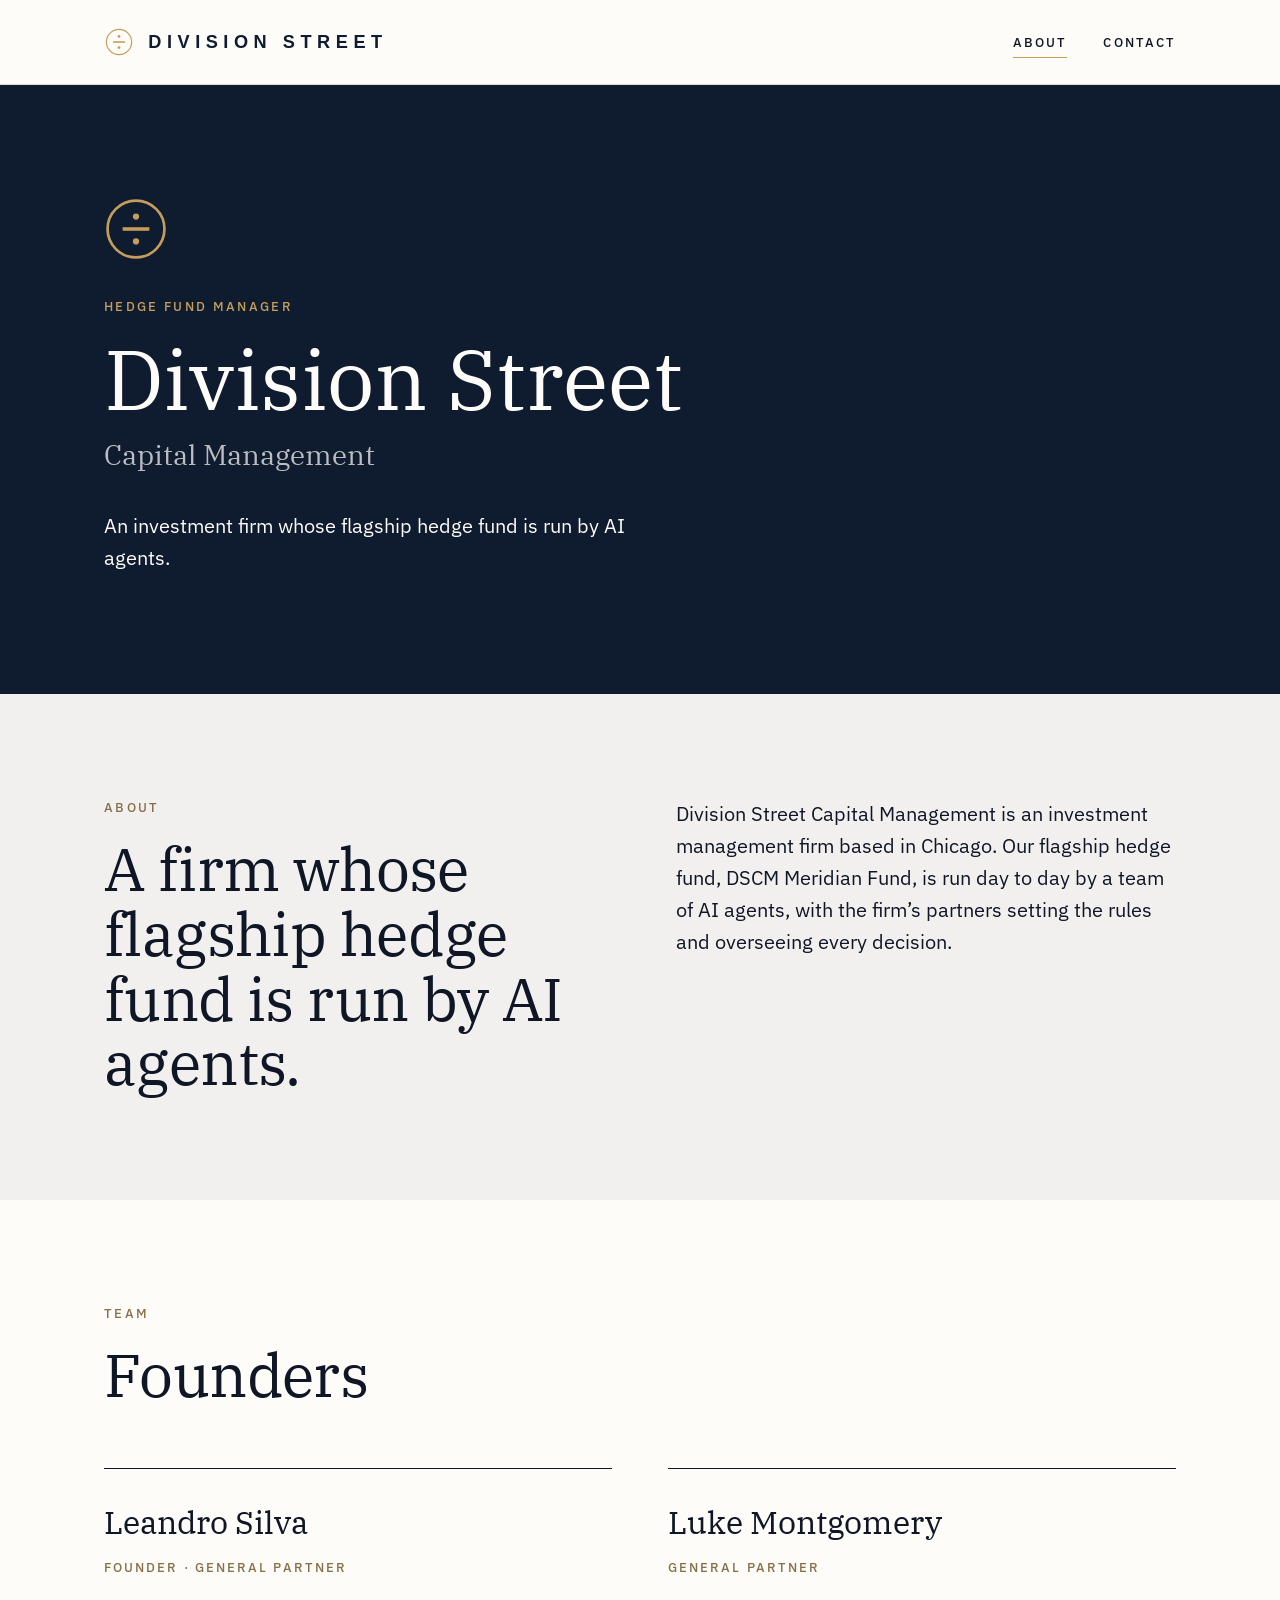
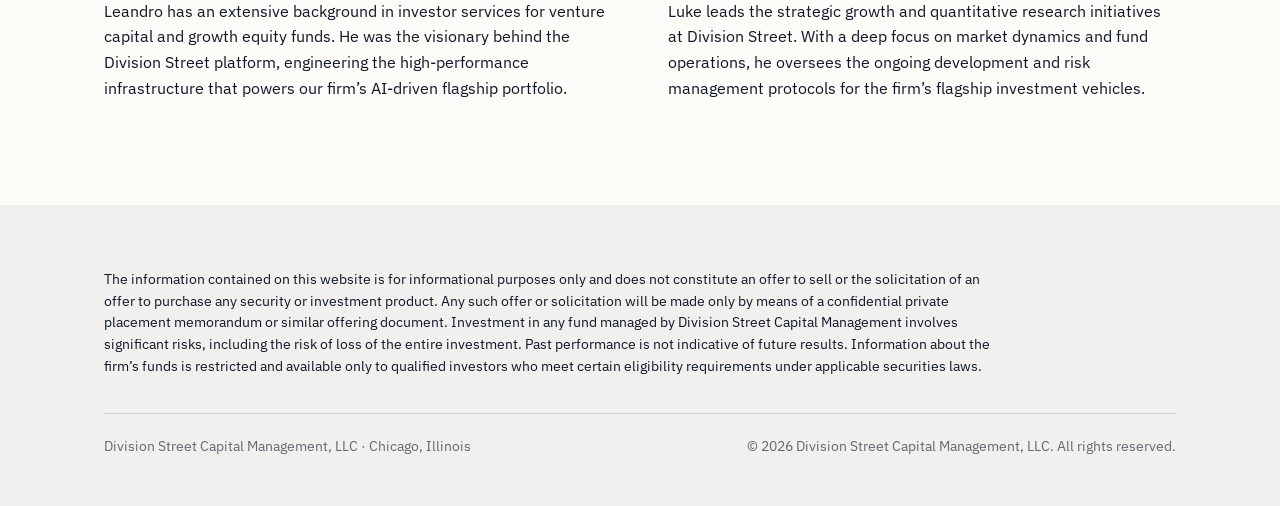
==== index.html @ 34981964 "Add files via upload" ====
<!doctype html>
<html lang="en">
<head>
<meta charset="utf-8">
<meta name="viewport" content="width=device-width, initial-scale=1">
<title>Division Street Capital Management</title>
<meta name="description" content="Division Street Capital Management is a Chicago investment management firm whose flagship hedge fund is run by AI agents under the oversight of the firm's partners.">
<link rel="icon" href="mark.svg" type="image/svg+xml">
<link rel="preconnect" href="https://fonts.googleapis.com">
<link rel="preconnect" href="https://fonts.gstatic.com" crossorigin>
<link href="https://fonts.googleapis.com/css2?family=IBM+Plex+Sans:wght@400;500&family=IBM+Plex+Serif:wght@400&display=swap" rel="stylesheet">
<link rel="stylesheet" href="style.css">
</head>
<body>
<header>
  <div class="wrap bar">
    <a class="logo" href="/"><img src="logo.svg" alt="Division Street" width="716" height="76"></a>
    <nav aria-label="Main">
      <ul>
        <li><a href="/" aria-current="page">ABOUT</a></li>
        <li><a href="/contact.html">CONTACT</a></li>
      </ul>
    </nav>
  </div>
</header>
<main>
  <section class="hero">
    <div class="wrap">
      <img class="mark" src="mark.svg" alt="" width="64" height="64">
      <p class="eyebrow">Hedge Fund Manager</p>
      <h1>Division Street</h1>
      <p class="sub">Capital Management</p>
      <p class="lede">An investment firm whose flagship hedge fund is run by AI agents.</p>
    </div>
  </section>

  <section class="about">
    <div class="wrap two">
      <div>
        <p class="eyebrow">About</p>
        <h2>A firm whose flagship hedge fund is run by AI agents.</h2>
      </div>
      <div>
        <p class="intro">Division Street Capital Management is an investment management firm based in Chicago. Our flagship hedge fund, DSCM Meridian Fund, is run day to day by a team of AI agents, with the firm’s partners setting the rules and overseeing every decision.</p>
      </div>
    </div>
  </section>

  <section class="team">
    <div class="wrap">
      <p class="eyebrow">Team</p>
      <h2>Founders</h2>
      <div class="people">
        <article class="person">
          <h3>Leandro Silva</h3>
          <p class="role">FOUNDER · GENERAL PARTNER</p>
          <p>Leandro has an extensive background in investor services for venture capital and growth equity funds. He was the visionary behind the Division Street platform, engineering the high-performance infrastructure that powers our firm’s AI-driven flagship portfolio.</p>
        </article>
        <article class="person">
          <h3>Luke Montgomery</h3>
          <p class="role">GENERAL PARTNER</p>
          <p>Luke leads the strategic growth and quantitative research initiatives at Division Street. With a deep focus on market dynamics and fund operations, he oversees the ongoing development and risk management protocols for the firm’s flagship investment vehicles.</p>
        </article>
      </div>
    </div>
  </section>
</main>
<footer>
  <div class="wrap">
    <p class="legal">The information contained on this website is for informational purposes only and does not constitute an offer to sell or the solicitation of an offer to purchase any security or investment product. Any such offer or solicitation will be made only by means of a confidential private placement memorandum or similar offering document. Investment in any fund managed by Division Street Capital Management involves significant risks, including the risk of loss of the entire investment. Past performance is not indicative of future results. Information about the firm’s funds is restricted and available only to qualified investors who meet certain eligibility requirements under applicable securities laws.</p>
    <div class="entities">
      <span>Division Street Capital Management, LLC · Chicago, Illinois</span>
      <span>© 2026 Division Street Capital Management, LLC. All rights reserved.</span>
    </div>
  </div>
</footer>
</body>
</html>
---- style.css ----
:root {
  --navy: #0F1C30;
  --ink: #0F1626;
  --cream: #FDFCF8;
  --stone: #F1F0EE;
  --gold: #C59E5B;
  --gold-text: #867048;
  --slate: #626670;
  --line: rgba(15, 22, 38, 0.14);
  --serif: "IBM Plex Serif", Georgia, serif;
  --sans: "IBM Plex Sans", Helvetica, Arial, sans-serif;
}
* { box-sizing: border-box; }
body {
  margin: 0;
  background: var(--cream);
  color: var(--ink);
  font-family: var(--sans);
  font-size: 16px;
  line-height: 1.6;
  -webkit-font-smoothing: antialiased;
  min-height: 100vh;
  display: flex;
  flex-direction: column;
}
main { flex: 1; }
a { color: inherit; }
.wrap { max-width: 1120px; margin: 0 auto; padding: 0 24px; }
.eyebrow {
  font-size: 13px; letter-spacing: 0.18em; text-transform: uppercase;
  color: var(--gold-text); font-weight: 500; margin: 0 0 18px;
}
h1, h2, h3 { font-family: var(--serif); font-weight: 400; margin: 0; }
h2 { font-size: clamp(36px, 5vw, 60px); line-height: 1.08; letter-spacing: -0.01em; }

/* Header */
header { background: var(--cream); border-bottom: 1px solid var(--line); }
.bar { display: flex; align-items: center; justify-content: space-between; gap: 24px; height: 84px; }
.logo { display: block; line-height: 0; }
.logo img { height: 30px; width: auto; display: block; }
nav ul { list-style: none; display: flex; gap: 36px; margin: 0; padding: 0; }
nav a {
  text-decoration: none; font-size: 13px; letter-spacing: 0.16em; font-weight: 500;
  padding: 6px 0; border-bottom: 1px solid transparent;
}
nav a:hover, nav a:focus-visible { border-bottom-color: var(--ink); }
nav a[aria-current="page"] { border-bottom-color: var(--gold); }

/* Hero */
.hero { background: var(--navy); color: var(--cream); padding: 112px 0 120px; }
.hero .mark { width: 64px; height: 64px; display: block; margin-bottom: 36px; }
.hero h1 { font-size: clamp(48px, 8vw, 84px); line-height: 1.02; }
.hero .sub { font-family: var(--serif); font-size: clamp(20px, 2.6vw, 28px); color: rgba(253,252,248,0.72); margin: 12px 0 0; }
.hero .lede { font-size: 20px; max-width: 560px; margin: 32px 0 0; }
.hero .eyebrow { color: var(--gold); }

/* About */
.about { background: var(--stone); padding: 104px 0; }
.two { display: grid; grid-template-columns: 1fr 1fr; gap: 72px; align-items: start; }
.about .intro { font-size: 20px; margin: 0; }

/* Team */
.team { padding: 104px 0; }
.team h2 { margin-bottom: 60px; }
.people { display: grid; grid-template-columns: 1fr 1fr; gap: 56px; }
.person { border-top: 1px solid var(--ink); padding-top: 28px; }
.person h3 { font-size: 32px; }
.person .role { font-size: 13px; letter-spacing: 0.16em; color: var(--gold-text); font-weight: 500; margin: 10px 0 20px; }
.person p { margin: 0; }

/* Contact */
.contact { padding: 112px 0 120px; }
.contact .lead { font-size: 19px; margin: 24px 0 0; max-width: 460px; }
.contact dl { margin: 0; }
.contact dl > div { padding: 22px 0; border-top: 1px solid var(--line); }
.contact dl > div:last-child { border-bottom: 1px solid var(--line); }
.contact dt { font-size: 13px; letter-spacing: 0.16em; color: var(--slate); font-weight: 500; margin-bottom: 6px; }
.contact dd { margin: 0; font-size: 22px; }
.contact dd a { text-decoration: none; border-bottom: 1px solid var(--line); }
.contact dd a:hover { border-bottom-color: var(--ink); }
.cta {
  display: inline-block; margin-top: 36px; text-decoration: none;
  background: var(--navy); color: var(--cream);
  padding: 15px 28px; font-size: 13px; letter-spacing: 0.16em; font-weight: 500;
}
.cta:hover, .cta:focus-visible { background: #1d2c45; }

/* Footer */
footer { background: var(--stone); padding: 64px 0 48px; font-size: 13.5px; }
footer .legal { max-width: 900px; margin: 0 0 36px; }
footer .entities { padding-top: 22px; border-top: 1px solid var(--line); display: flex; flex-wrap: wrap; justify-content: space-between; gap: 12px; color: var(--slate); }

@media (max-width: 860px) {
  .two, .people { grid-template-columns: 1fr; gap: 40px; }
}
@media (max-width: 620px) {
  .wrap { padding: 0 16px; }
  .bar { height: auto; padding-top: 16px; padding-bottom: 16px; flex-direction: column; align-items: flex-start; gap: 12px; }
  .logo img { height: 22px; }
  nav ul { gap: 24px; }
  .hero { padding: 72px 0 80px; }
  .about, .team, .contact { padding: 72px 0; }
}
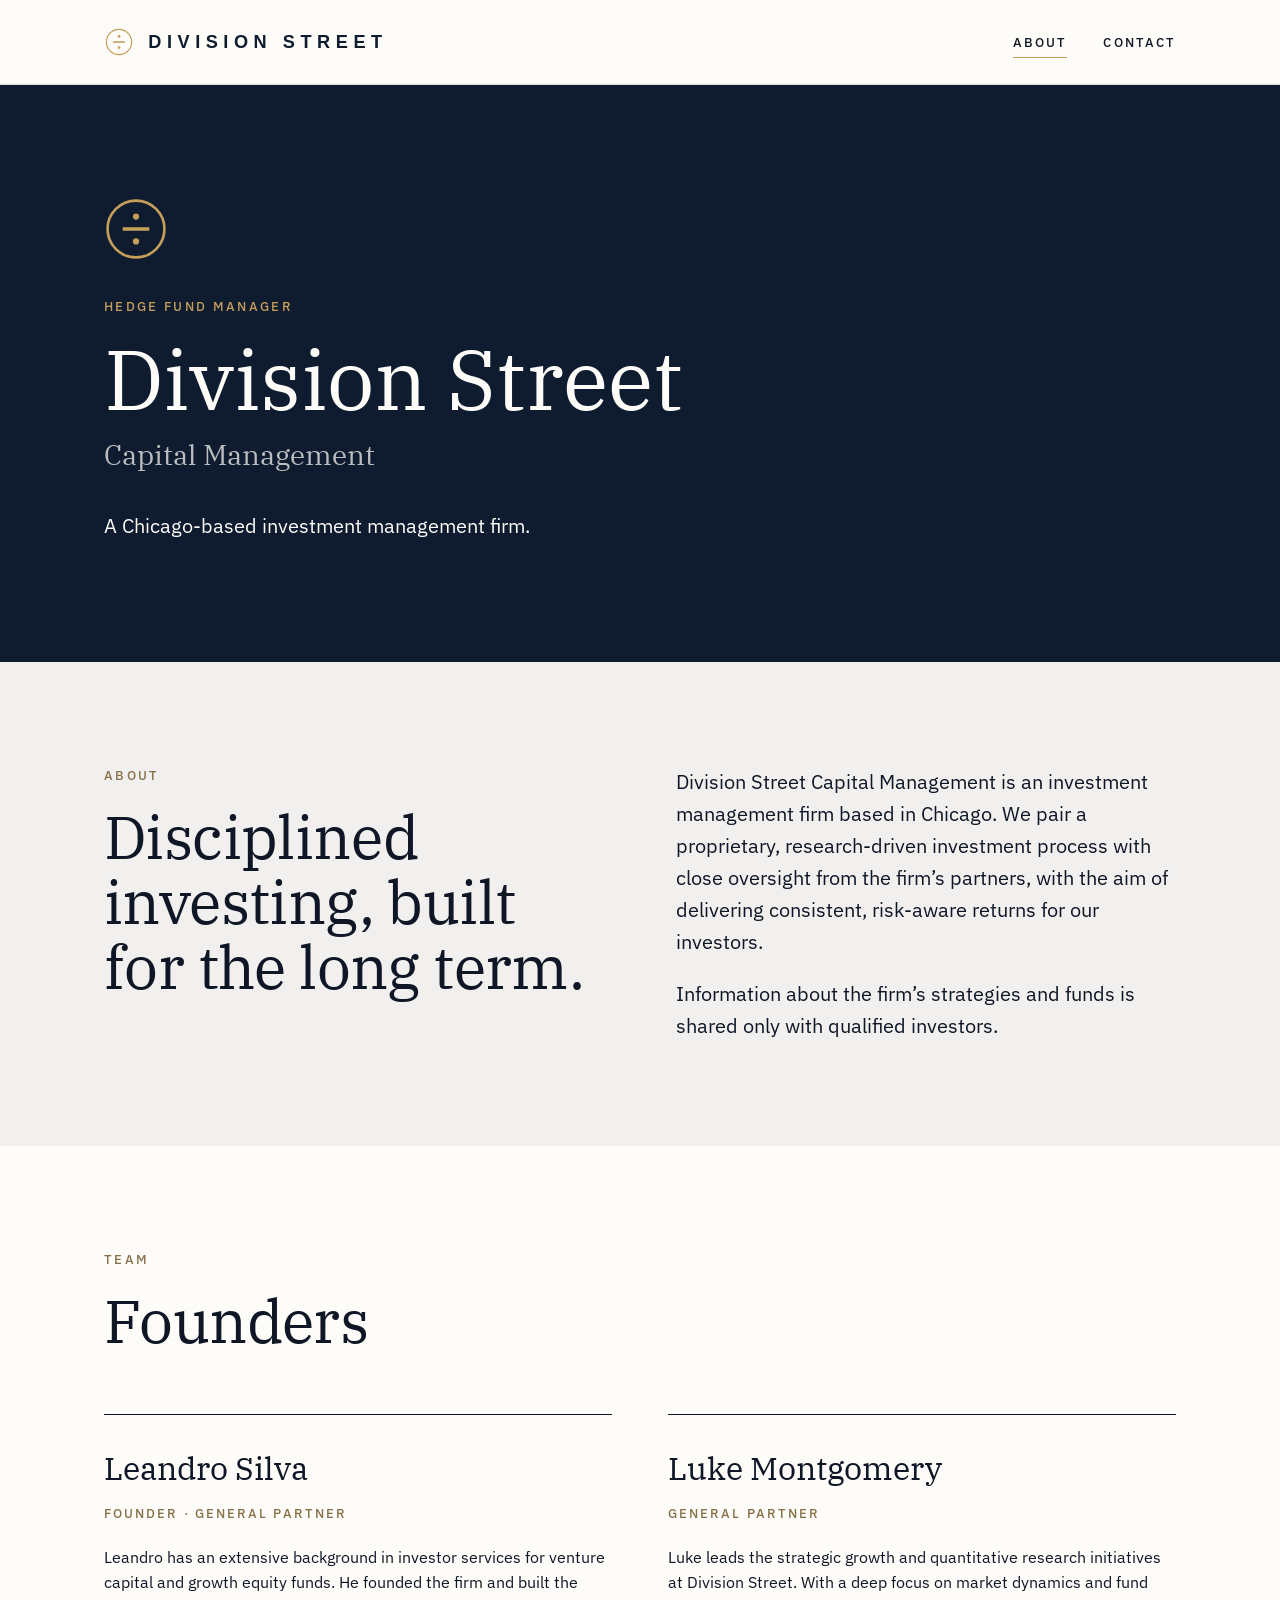
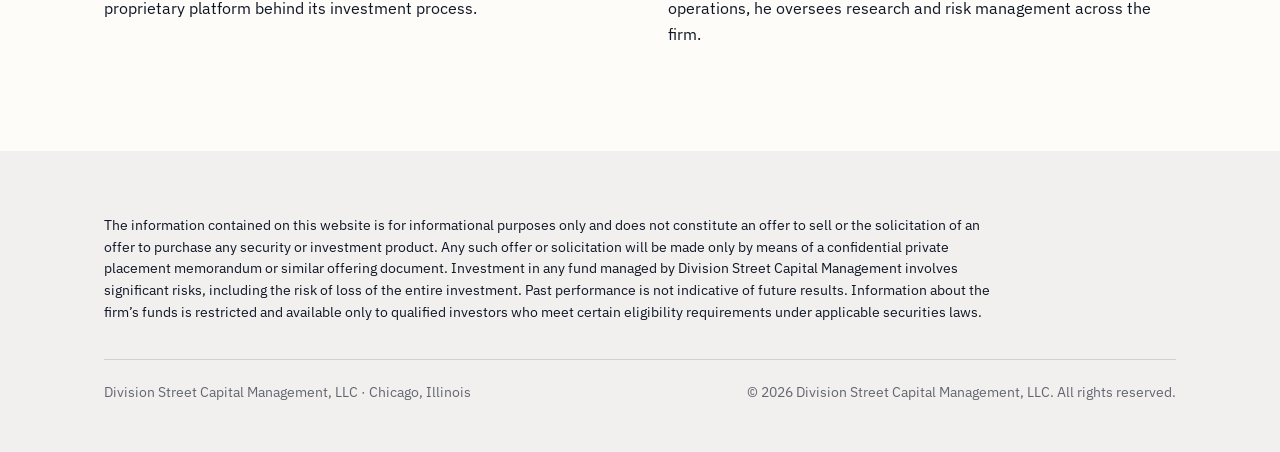
==== commit bf235816: "Add files via upload" ====
--- a/index.html
+++ b/index.html
@@ -4,7 +4,7 @@
 <meta charset="utf-8">
 <meta name="viewport" content="width=device-width, initial-scale=1">
 <title>Division Street Capital Management</title>
-<meta name="description" content="Division Street Capital Management is a Chicago investment management firm whose flagship hedge fund is run by AI agents under the oversight of the firm's partners.">
+<meta name="description" content="Division Street Capital Management is a Chicago-based investment management firm.">
 <link rel="icon" href="mark.svg" type="image/svg+xml">
 <link rel="preconnect" href="https://fonts.googleapis.com">
 <link rel="preconnect" href="https://fonts.gstatic.com" crossorigin>
@@ -30,7 +30,7 @@
       <p class="eyebrow">Hedge Fund Manager</p>
       <h1>Division Street</h1>
       <p class="sub">Capital Management</p>
-      <p class="lede">An investment firm whose flagship hedge fund is run by AI agents.</p>
+      <p class="lede">A Chicago-based investment management firm.</p>
     </div>
   </section>
 
@@ -38,10 +38,11 @@
     <div class="wrap two">
       <div>
         <p class="eyebrow">About</p>
-        <h2>A firm whose flagship hedge fund is run by AI agents.</h2>
+        <h2>Disciplined investing, built for the long term.</h2>
       </div>
       <div>
-        <p class="intro">Division Street Capital Management is an investment management firm based in Chicago. Our flagship hedge fund, DSCM Meridian Fund, is run day to day by a team of AI agents, with the firm’s partners setting the rules and overseeing every decision.</p>
+        <p class="intro">Division Street Capital Management is an investment management firm based in Chicago. We pair a proprietary, research-driven investment process with close oversight from the firm’s partners, with the aim of delivering consistent, risk-aware returns for our investors.</p>
+        <p class="intro" style="margin-top:20px">Information about the firm’s strategies and funds is shared only with qualified investors.</p>
       </div>
     </div>
   </section>
@@ -54,12 +55,12 @@
         <article class="person">
           <h3>Leandro Silva</h3>
           <p class="role">FOUNDER · GENERAL PARTNER</p>
-          <p>Leandro has an extensive background in investor services for venture capital and growth equity funds. He was the visionary behind the Division Street platform, engineering the high-performance infrastructure that powers our firm’s AI-driven flagship portfolio.</p>
+          <p>Leandro has an extensive background in investor services for venture capital and growth equity funds. He founded the firm and built the proprietary platform behind its investment process.</p>
         </article>
         <article class="person">
           <h3>Luke Montgomery</h3>
           <p class="role">GENERAL PARTNER</p>
-          <p>Luke leads the strategic growth and quantitative research initiatives at Division Street. With a deep focus on market dynamics and fund operations, he oversees the ongoing development and risk management protocols for the firm’s flagship investment vehicles.</p>
+          <p>Luke leads the strategic growth and quantitative research initiatives at Division Street. With a deep focus on market dynamics and fund operations, he oversees research and risk management across the firm.</p>
         </article>
       </div>
     </div>
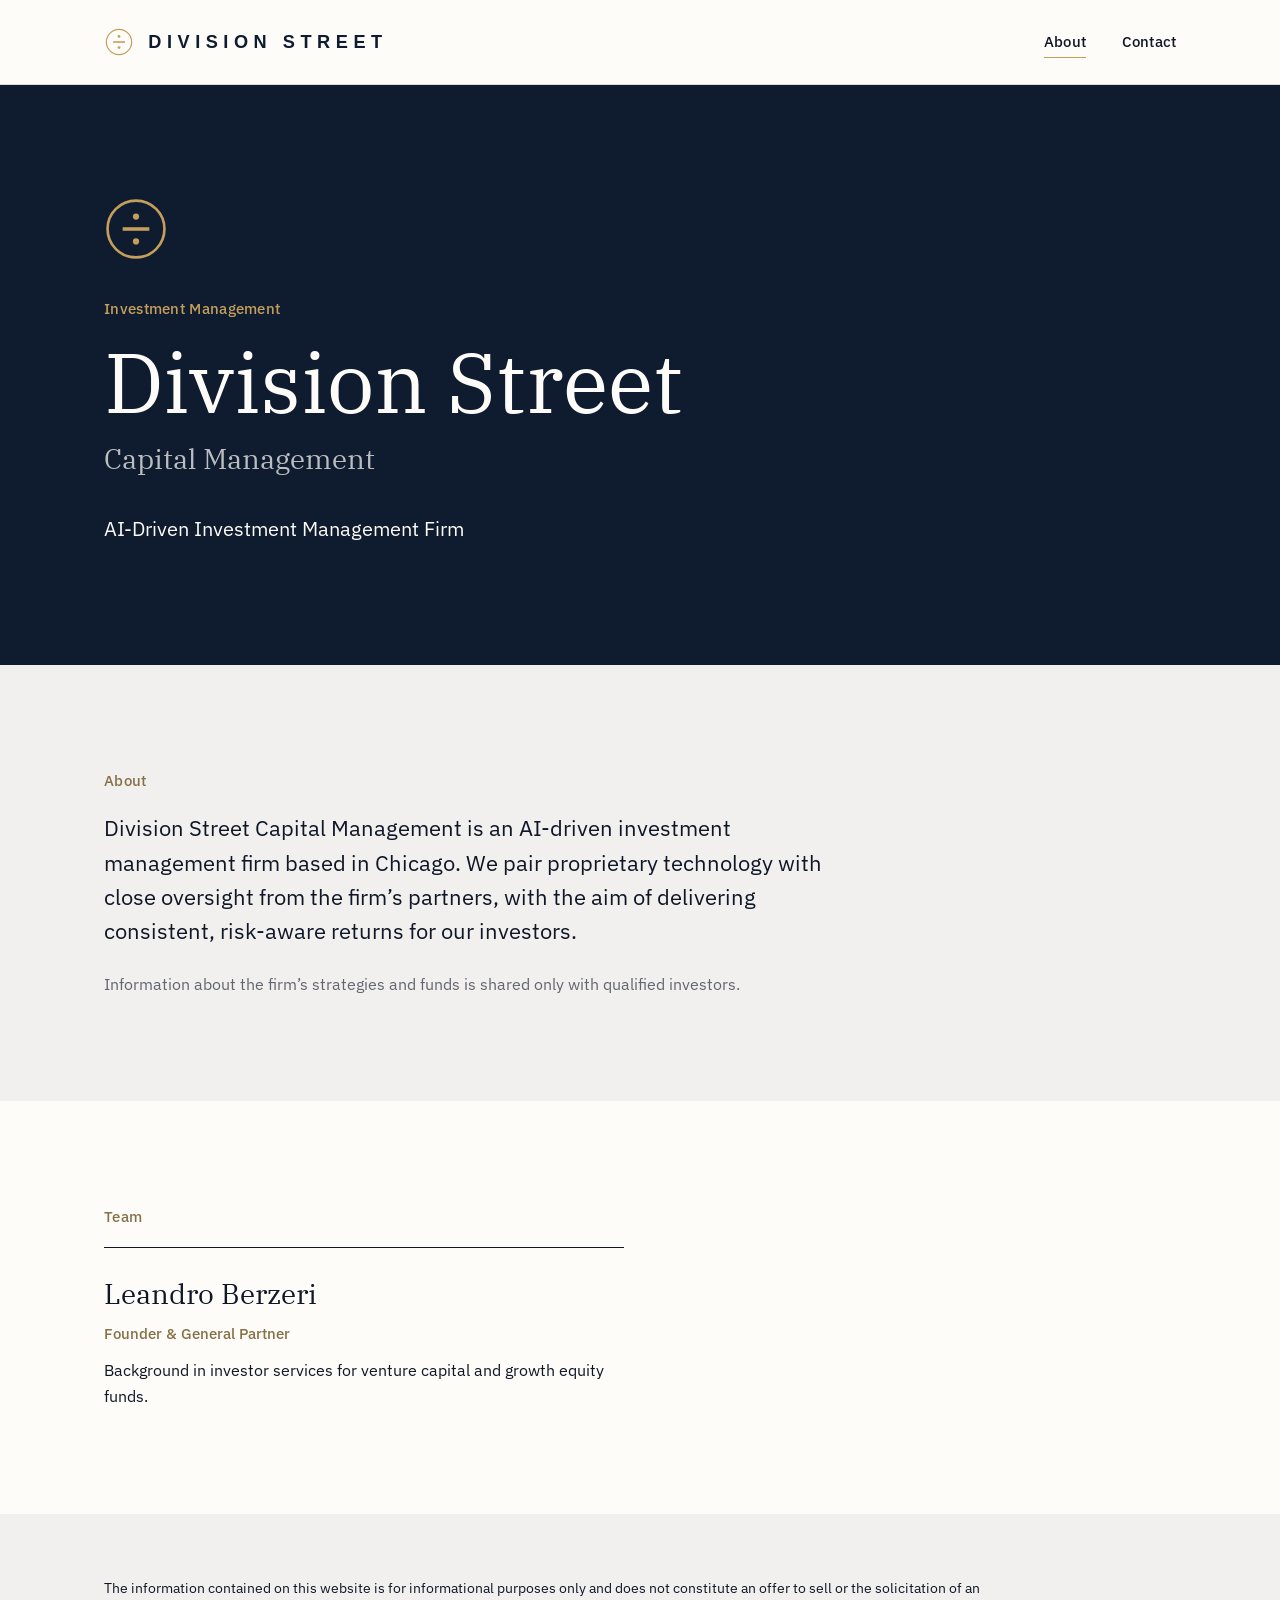
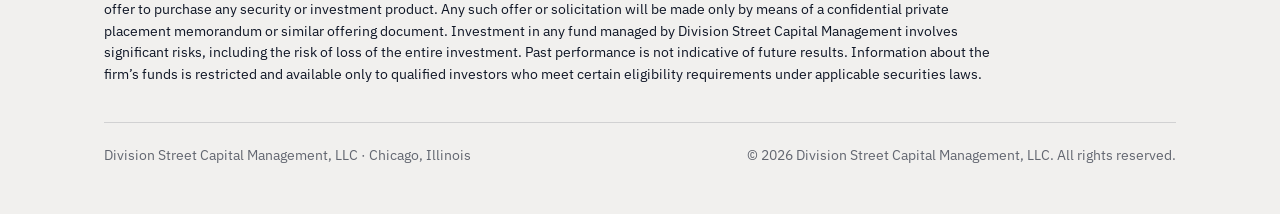
==== commit 21ce6dff: "Add files via upload" ====
--- a/index.html
+++ b/index.html
@@ -17,8 +17,8 @@
     <a class="logo" href="/"><img src="logo.svg" alt="Division Street" width="716" height="76"></a>
     <nav aria-label="Main">
       <ul>
-        <li><a href="/" aria-current="page">ABOUT</a></li>
-        <li><a href="/contact.html">CONTACT</a></li>
+        <li><a href="/" aria-current="page">About</a></li>
+        <li><a href="/contact.html">Contact</a></li>
       </ul>
     </nav>
   </div>
@@ -27,42 +27,29 @@
   <section class="hero">
     <div class="wrap">
       <img class="mark" src="mark.svg" alt="" width="64" height="64">
-      <p class="eyebrow">Hedge Fund Manager</p>
+      <p class="eyebrow">Investment Management</p>
       <h1>Division Street</h1>
       <p class="sub">Capital Management</p>
-      <p class="lede">A Chicago-based investment management firm.</p>
+      <p class="lede">AI-Driven Investment Management Firm</p>
     </div>
   </section>
 
   <section class="about">
-    <div class="wrap two">
-      <div>
-        <p class="eyebrow">About</p>
-        <h2>Disciplined investing, built for the long term.</h2>
-      </div>
-      <div>
-        <p class="intro">Division Street Capital Management is an investment management firm based in Chicago. We pair a proprietary, research-driven investment process with close oversight from the firm’s partners, with the aim of delivering consistent, risk-aware returns for our investors.</p>
-        <p class="intro" style="margin-top:20px">Information about the firm’s strategies and funds is shared only with qualified investors.</p>
-      </div>
+    <div class="wrap">
+      <p class="eyebrow">About</p>
+      <p class="intro">Division Street Capital Management is an AI-driven investment management firm based in Chicago. We pair proprietary technology with close oversight from the firm’s partners, with the aim of delivering consistent, risk-aware returns for our investors.</p>
+      <p class="intro note">Information about the firm’s strategies and funds is shared only with qualified investors.</p>
     </div>
   </section>
 
   <section class="team">
     <div class="wrap">
       <p class="eyebrow">Team</p>
-      <h2>Founders</h2>
-      <div class="people">
-        <article class="person">
-          <h3>Leandro Silva</h3>
-          <p class="role">FOUNDER · GENERAL PARTNER</p>
-          <p>Leandro has an extensive background in investor services for venture capital and growth equity funds. He founded the firm and built the proprietary platform behind its investment process.</p>
-        </article>
-        <article class="person">
-          <h3>Luke Montgomery</h3>
-          <p class="role">GENERAL PARTNER</p>
-          <p>Luke leads the strategic growth and quantitative research initiatives at Division Street. With a deep focus on market dynamics and fund operations, he oversees research and risk management across the firm.</p>
-        </article>
-      </div>
+      <article class="person">
+        <h3>Leandro Berzeri</h3>
+        <p class="role">Founder &amp; General Partner</p>
+        <p>Background in investor services for venture capital and growth equity funds.</p>
+      </article>
     </div>
   </section>
 </main>
--- a/style.css
+++ b/style.css
@@ -27,7 +27,7 @@
 a { color: inherit; }
 .wrap { max-width: 1120px; margin: 0 auto; padding: 0 24px; }
 .eyebrow {
-  font-size: 13px; letter-spacing: 0.18em; text-transform: uppercase;
+  font-size: 15px; letter-spacing: 0.02em;
   color: var(--gold-text); font-weight: 500; margin: 0 0 18px;
 }
 h1, h2, h3 { font-family: var(--serif); font-weight: 400; margin: 0; }
@@ -40,7 +40,7 @@
 .logo img { height: 30px; width: auto; display: block; }
 nav ul { list-style: none; display: flex; gap: 36px; margin: 0; padding: 0; }
 nav a {
-  text-decoration: none; font-size: 13px; letter-spacing: 0.16em; font-weight: 500;
+  text-decoration: none; font-size: 15px; letter-spacing: 0.01em; font-weight: 500;
   padding: 6px 0; border-bottom: 1px solid transparent;
 }
 nav a:hover, nav a:focus-visible { border-bottom-color: var(--ink); }
@@ -57,15 +57,16 @@
 /* About */
 .about { background: var(--stone); padding: 104px 0; }
 .two { display: grid; grid-template-columns: 1fr 1fr; gap: 72px; align-items: start; }
-.about .intro { font-size: 20px; margin: 0; }
+.about .intro { font-size: 22px; line-height: 1.55; margin: 0; max-width: 760px; }
+.about .intro.note { font-size: 16px; color: var(--slate); margin-top: 24px; }
 
 /* Team */
 .team { padding: 104px 0; }
 .team h2 { margin-bottom: 60px; }
 .people { display: grid; grid-template-columns: 1fr 1fr; gap: 56px; }
-.person { border-top: 1px solid var(--ink); padding-top: 28px; }
-.person h3 { font-size: 32px; }
-.person .role { font-size: 13px; letter-spacing: 0.16em; color: var(--gold-text); font-weight: 500; margin: 10px 0 20px; }
+.person { border-top: 1px solid var(--ink); padding-top: 24px; max-width: 520px; }
+.person h3 { font-size: 28px; }
+.person .role { font-size: 15px; color: var(--gold-text); font-weight: 500; margin: 6px 0 12px; }
 .person p { margin: 0; }
 
 /* Contact */
@@ -74,14 +75,14 @@
 .contact dl { margin: 0; }
 .contact dl > div { padding: 22px 0; border-top: 1px solid var(--line); }
 .contact dl > div:last-child { border-bottom: 1px solid var(--line); }
-.contact dt { font-size: 13px; letter-spacing: 0.16em; color: var(--slate); font-weight: 500; margin-bottom: 6px; }
+.contact dt { font-size: 15px; color: var(--slate); font-weight: 500; margin-bottom: 6px; }
 .contact dd { margin: 0; font-size: 22px; }
 .contact dd a { text-decoration: none; border-bottom: 1px solid var(--line); }
 .contact dd a:hover { border-bottom-color: var(--ink); }
 .cta {
   display: inline-block; margin-top: 36px; text-decoration: none;
   background: var(--navy); color: var(--cream);
-  padding: 15px 28px; font-size: 13px; letter-spacing: 0.16em; font-weight: 500;
+  padding: 15px 28px; font-size: 15px; letter-spacing: 0.01em; font-weight: 500;
 }
 .cta:hover, .cta:focus-visible { background: #1d2c45; }
 
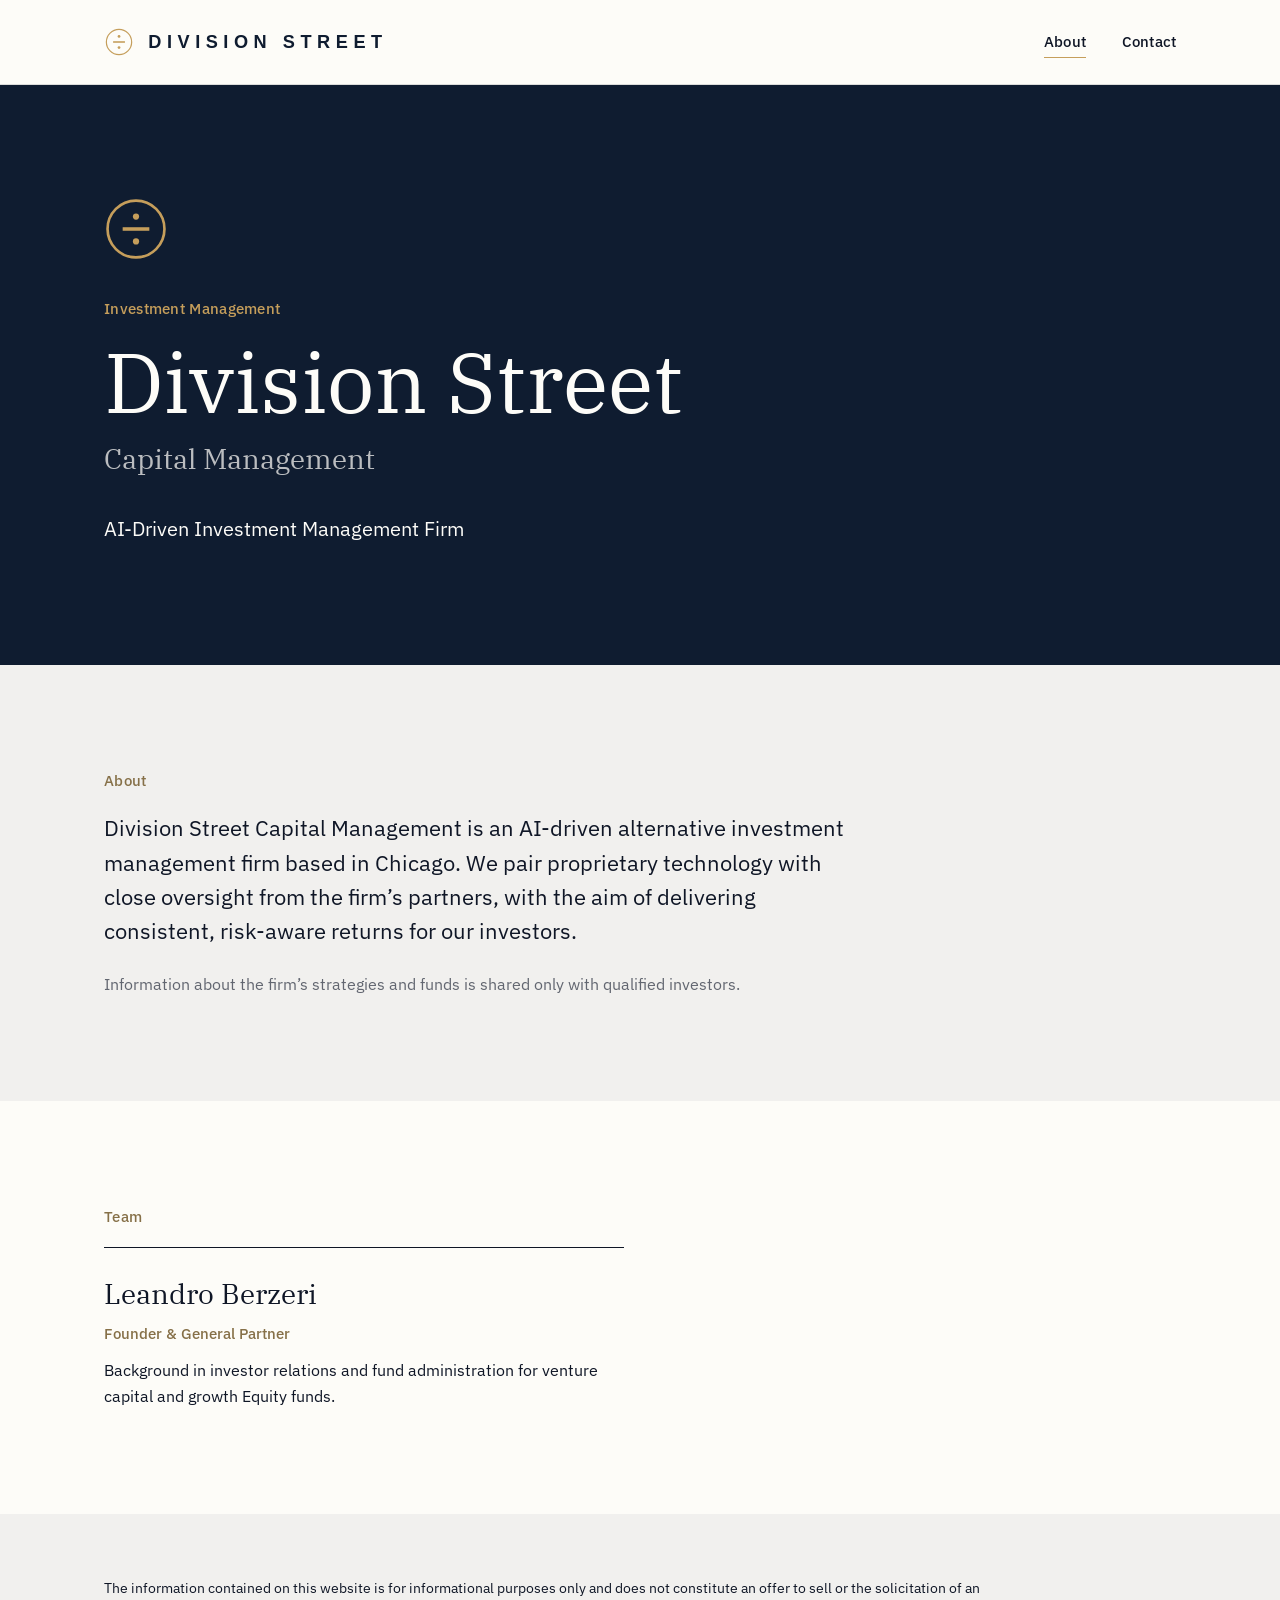
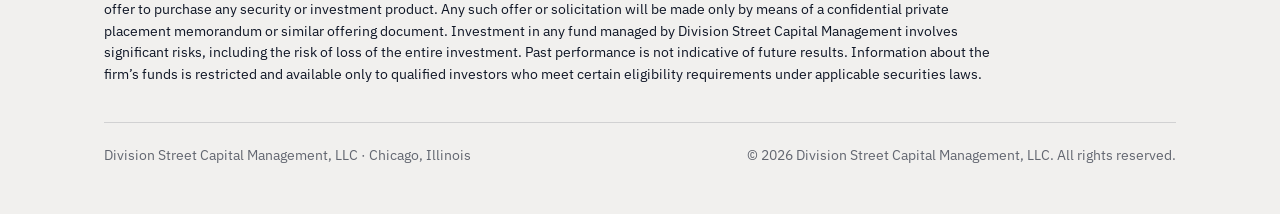
==== commit cd5f13cc: "Add files via upload" ====
--- a/index.html
+++ b/index.html
@@ -37,7 +37,7 @@
   <section class="about">
     <div class="wrap">
       <p class="eyebrow">About</p>
-      <p class="intro">Division Street Capital Management is an AI-driven investment management firm based in Chicago. We pair proprietary technology with close oversight from the firm’s partners, with the aim of delivering consistent, risk-aware returns for our investors.</p>
+      <p class="intro">Division Street Capital Management is an AI-driven alternative investment management firm based in Chicago. We pair proprietary technology with close oversight from the firm’s partners, with the aim of delivering consistent, risk-aware returns for our investors.</p>
       <p class="intro note">Information about the firm’s strategies and funds is shared only with qualified investors.</p>
     </div>
   </section>
@@ -48,7 +48,7 @@
       <article class="person">
         <h3>Leandro Berzeri</h3>
         <p class="role">Founder &amp; General Partner</p>
-        <p>Background in investor services for venture capital and growth equity funds.</p>
+        <p>Background in investor relations and fund administration for venture capital and growth Equity funds.</p>
       </article>
     </div>
   </section>
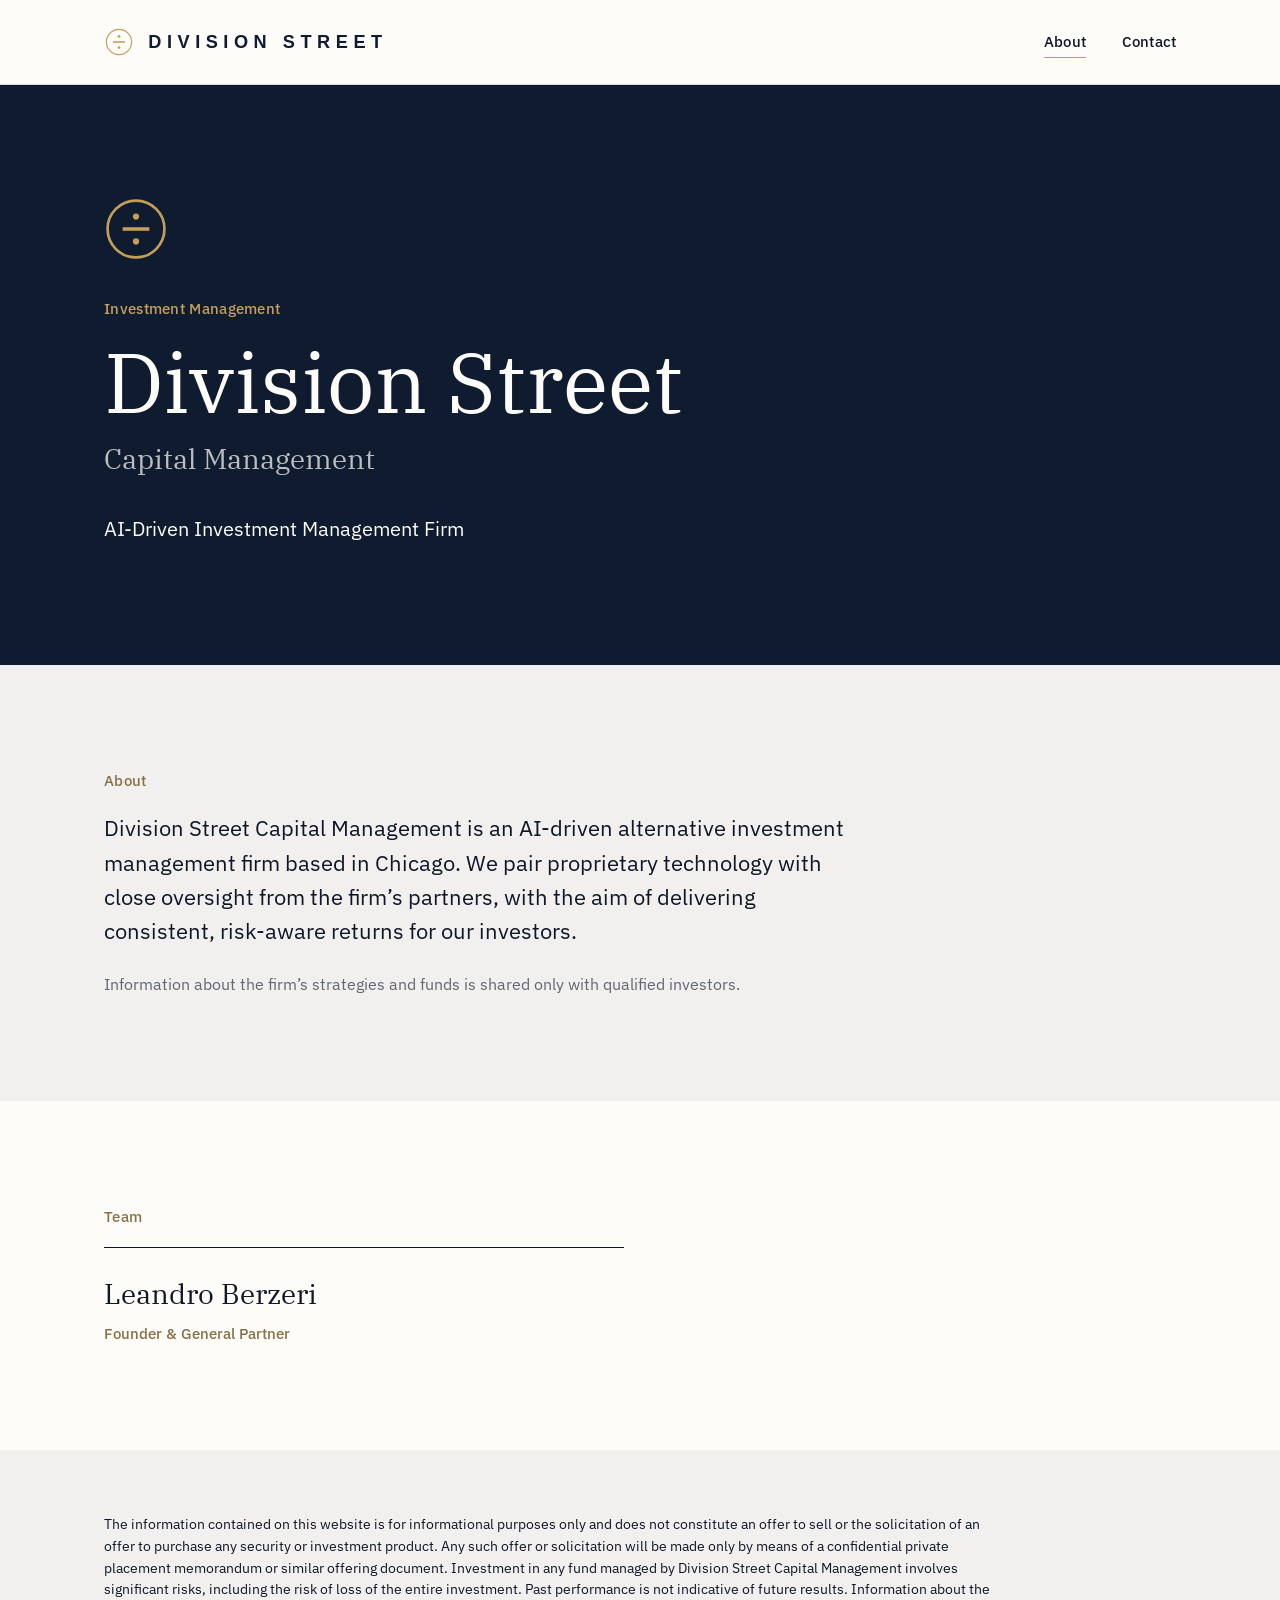
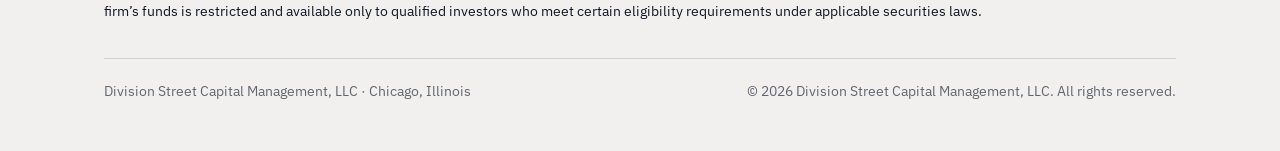
==== commit a09adca9: "Add files via upload" ====
--- a/index.html
+++ b/index.html
@@ -47,8 +47,7 @@
       <p class="eyebrow">Team</p>
       <article class="person">
         <h3>Leandro Berzeri</h3>
-        <p class="role">Founder &amp; General Partner</p>
-        <p>Background in investor relations and fund administration for venture capital and growth Equity funds.</p>
+        <p class="role" style="margin-bottom:0">Founder &amp; General Partner</p>
       </article>
     </div>
   </section>
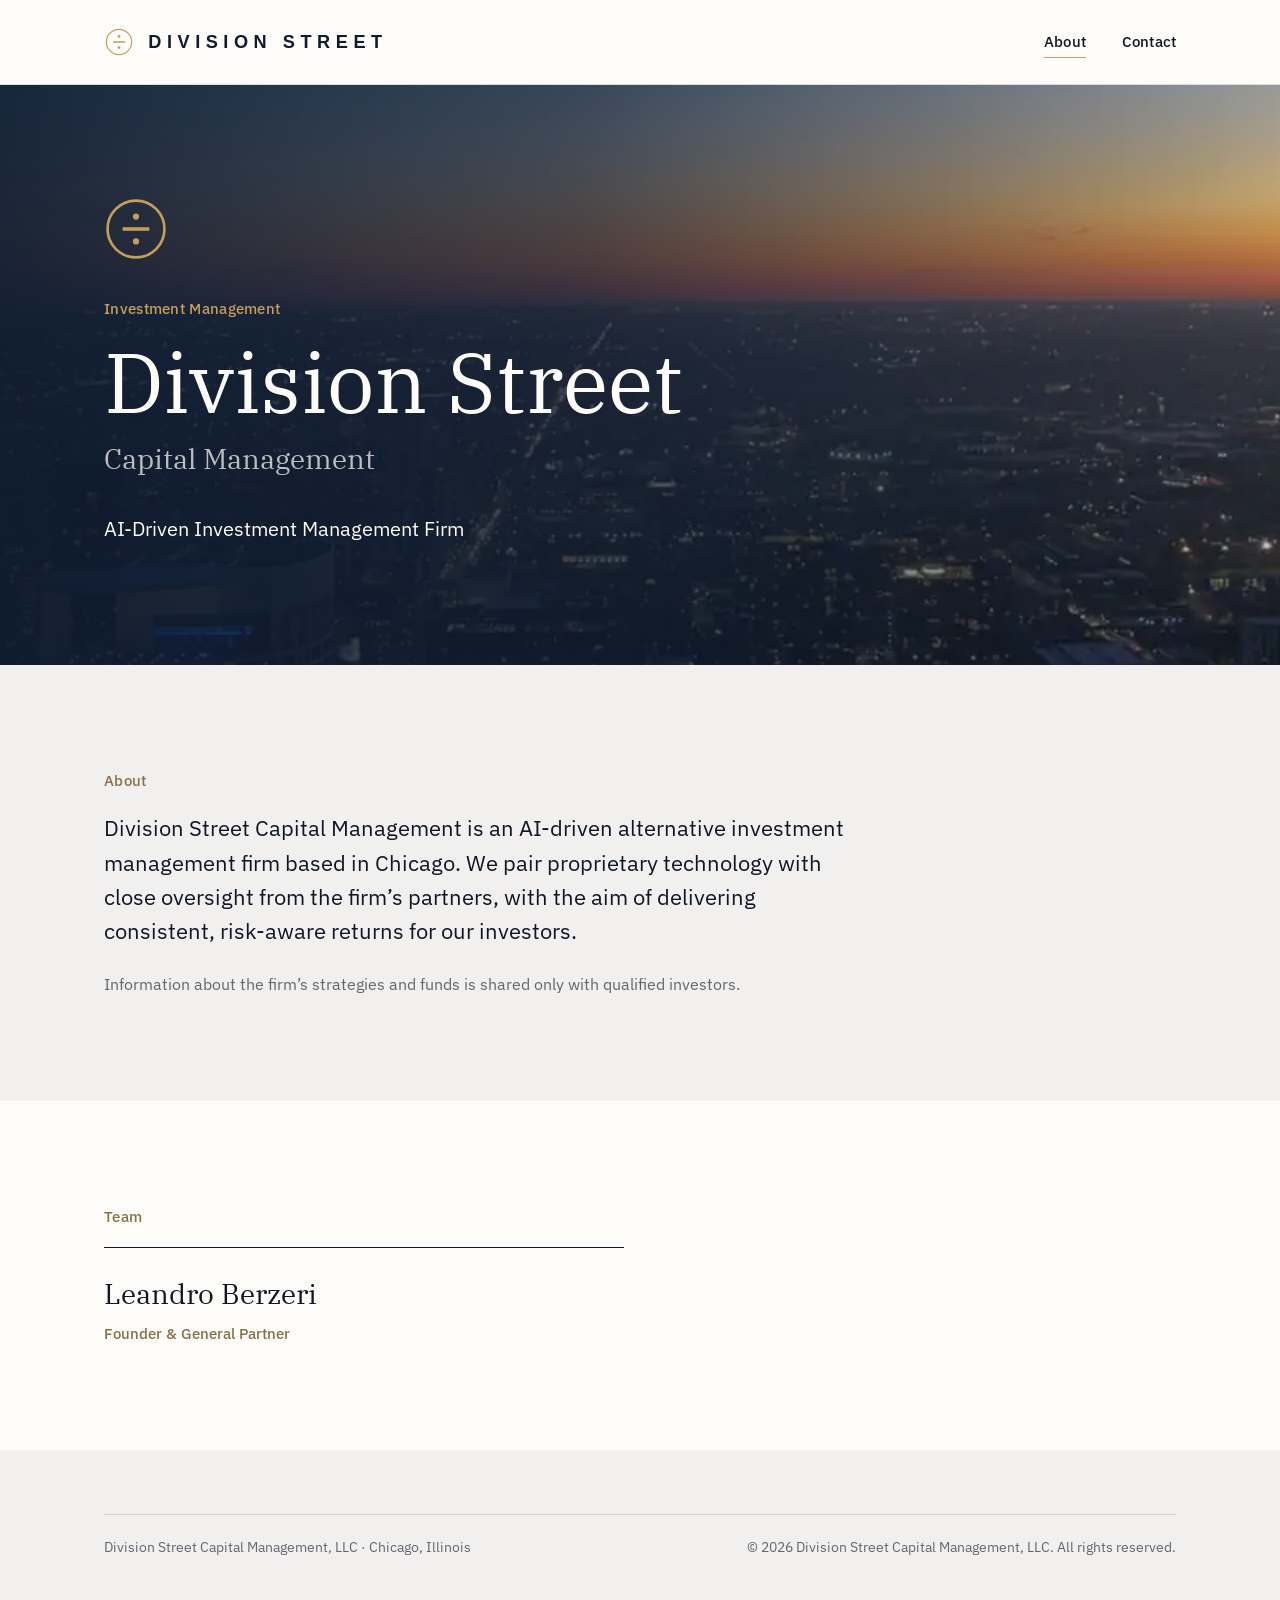
==== commit fb07bbf9: "Add files via upload" ====
--- a/index.html
+++ b/index.html
@@ -54,7 +54,6 @@
 </main>
 <footer>
   <div class="wrap">
-    <p class="legal">The information contained on this website is for informational purposes only and does not constitute an offer to sell or the solicitation of an offer to purchase any security or investment product. Any such offer or solicitation will be made only by means of a confidential private placement memorandum or similar offering document. Investment in any fund managed by Division Street Capital Management involves significant risks, including the risk of loss of the entire investment. Past performance is not indicative of future results. Information about the firm’s funds is restricted and available only to qualified investors who meet certain eligibility requirements under applicable securities laws.</p>
     <div class="entities">
       <span>Division Street Capital Management, LLC · Chicago, Illinois</span>
       <span>© 2026 Division Street Capital Management, LLC. All rights reserved.</span>
--- a/style.css
+++ b/style.css
@@ -47,7 +47,12 @@
 nav a[aria-current="page"] { border-bottom-color: var(--gold); }
 
 /* Hero */
-.hero { background: var(--navy); color: var(--cream); padding: 112px 0 120px; }
+.hero {
+  color: var(--cream); padding: 112px 0 120px;
+  background-color: var(--navy);
+  background-image: linear-gradient(90deg, rgba(15,28,48,0.92) 0%, rgba(15,28,48,0.72) 45%, rgba(15,28,48,0.25) 100%), url("skyline.webp");
+  background-size: cover; background-position: center 55%;
+}
 .hero .mark { width: 64px; height: 64px; display: block; margin-bottom: 36px; }
 .hero h1 { font-size: clamp(48px, 8vw, 84px); line-height: 1.02; }
 .hero .sub { font-family: var(--serif); font-size: clamp(20px, 2.6vw, 28px); color: rgba(253,252,248,0.72); margin: 12px 0 0; }
@@ -95,6 +100,7 @@
   .two, .people { grid-template-columns: 1fr; gap: 40px; }
 }
 @media (max-width: 620px) {
+  .hero { background-image: linear-gradient(180deg, rgba(15,28,48,0.85), rgba(15,28,48,0.6)), url("skyline.webp"); }
   .wrap { padding: 0 16px; }
   .bar { height: auto; padding-top: 16px; padding-bottom: 16px; flex-direction: column; align-items: flex-start; gap: 12px; }
   .logo img { height: 22px; }
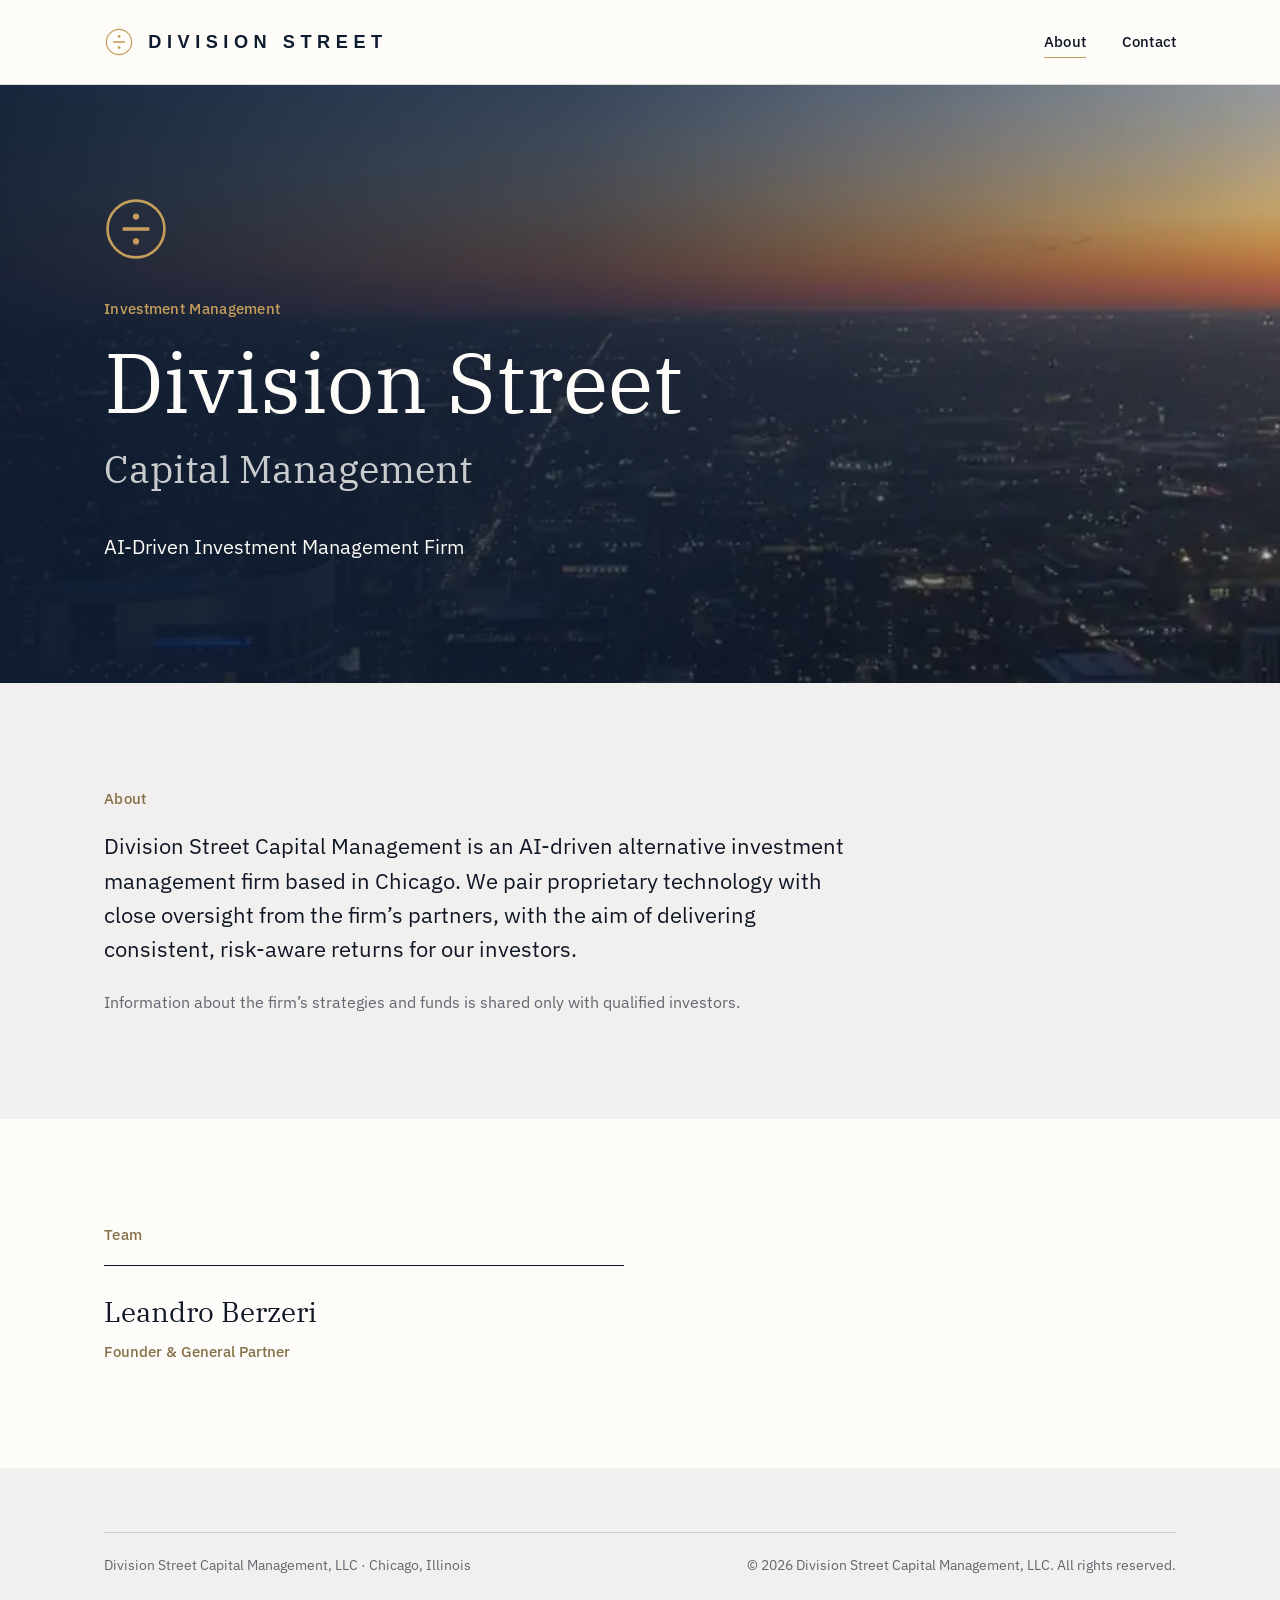
==== commit 46973b91: "Add files via upload" ====
--- a/index.html
+++ b/index.html
@@ -9,7 +9,7 @@
 <link rel="preconnect" href="https://fonts.googleapis.com">
 <link rel="preconnect" href="https://fonts.gstatic.com" crossorigin>
 <link href="https://fonts.googleapis.com/css2?family=IBM+Plex+Sans:wght@400;500&family=IBM+Plex+Serif:wght@400&display=swap" rel="stylesheet">
-<link rel="stylesheet" href="style.css">
+<link rel="stylesheet" href="style.css?v=3">
 </head>
 <body>
 <header>
--- a/style.css
+++ b/style.css
@@ -55,7 +55,7 @@
 }
 .hero .mark { width: 64px; height: 64px; display: block; margin-bottom: 36px; }
 .hero h1 { font-size: clamp(48px, 8vw, 84px); line-height: 1.02; }
-.hero .sub { font-family: var(--serif); font-size: clamp(20px, 2.6vw, 28px); color: rgba(253,252,248,0.72); margin: 12px 0 0; }
+.hero .sub { font-family: var(--serif); font-size: clamp(26px, 3.6vw, 38px); color: rgba(253,252,248,0.78); margin: 14px 0 0; }
 .hero .lede { font-size: 20px; max-width: 560px; margin: 32px 0 0; }
 .hero .eyebrow { color: var(--gold); }
 
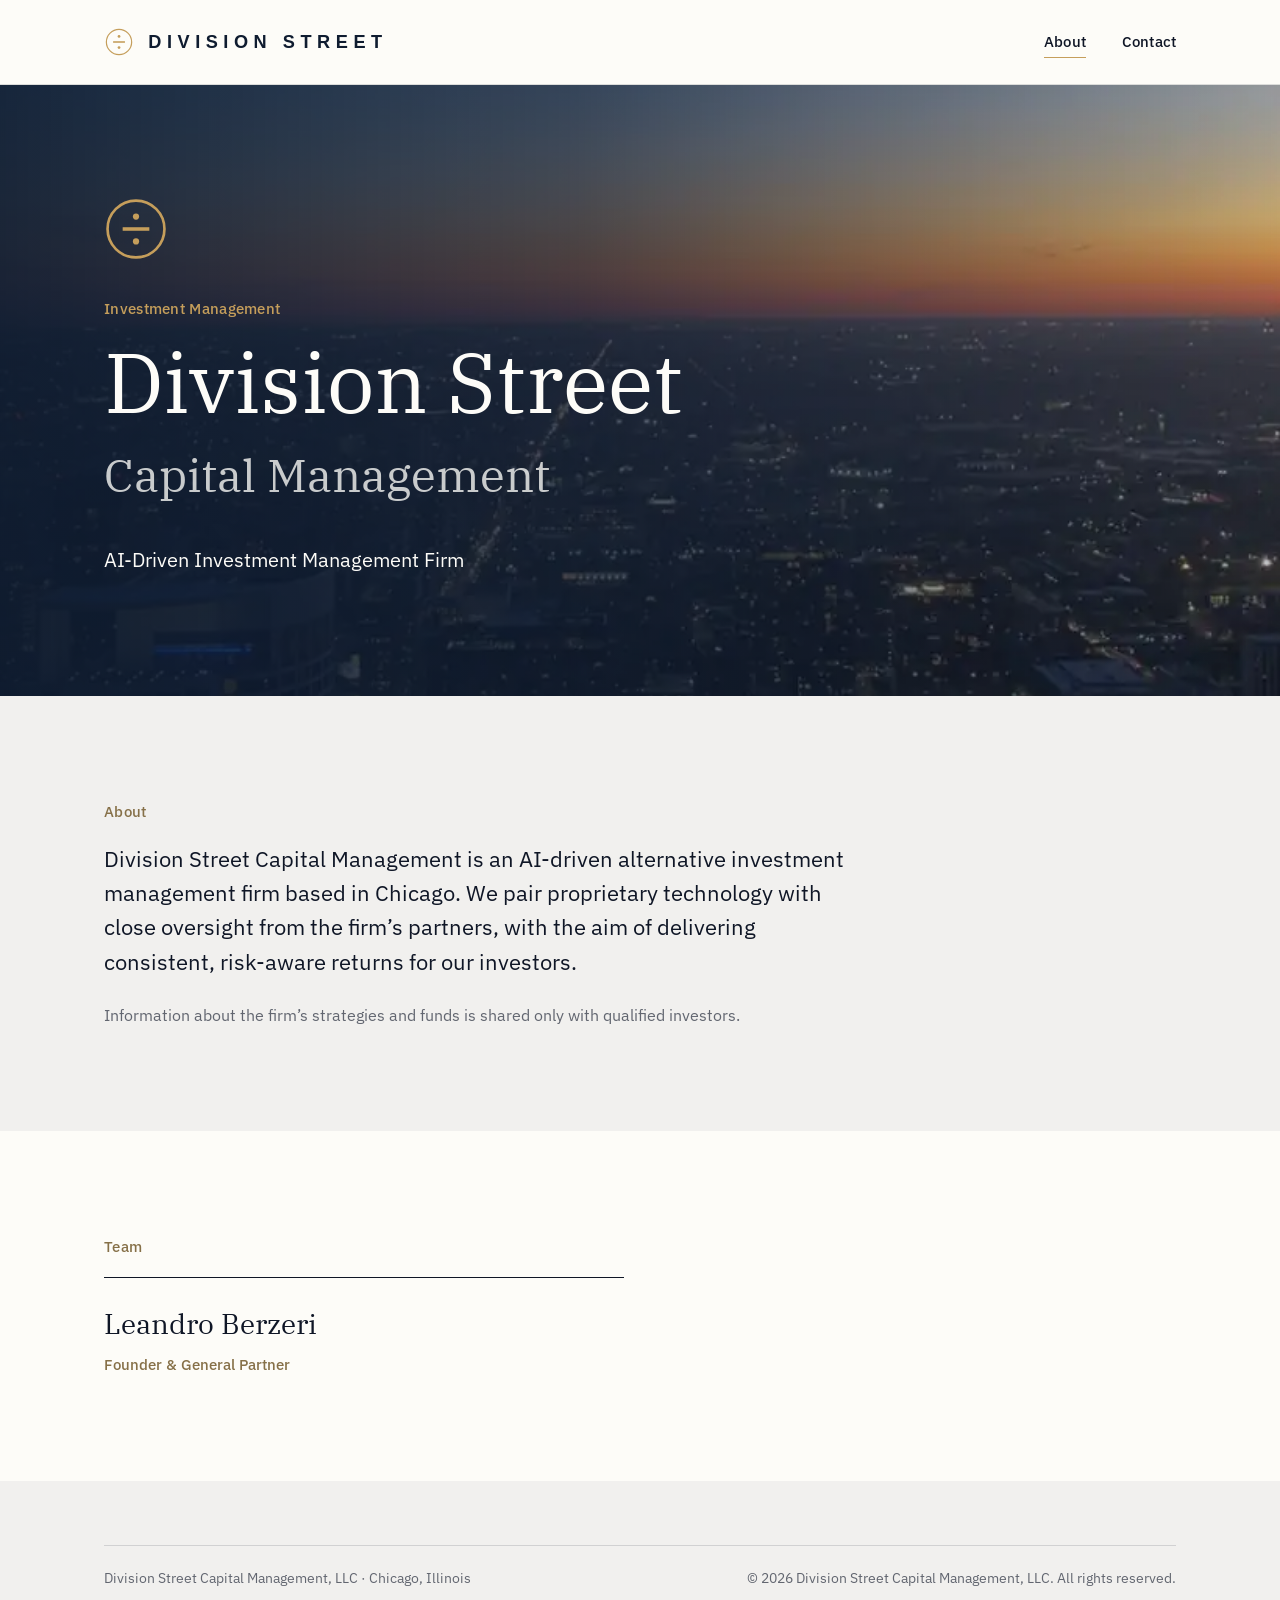
==== commit 99cada4b: "Add files via upload" ====
--- a/index.html
+++ b/index.html
@@ -9,7 +9,7 @@
 <link rel="preconnect" href="https://fonts.googleapis.com">
 <link rel="preconnect" href="https://fonts.gstatic.com" crossorigin>
 <link href="https://fonts.googleapis.com/css2?family=IBM+Plex+Sans:wght@400;500&family=IBM+Plex+Serif:wght@400&display=swap" rel="stylesheet">
-<link rel="stylesheet" href="style.css?v=3">
+<link rel="stylesheet" href="style.css?v=4">
 </head>
 <body>
 <header>
--- a/style.css
+++ b/style.css
@@ -55,7 +55,7 @@
 }
 .hero .mark { width: 64px; height: 64px; display: block; margin-bottom: 36px; }
 .hero h1 { font-size: clamp(48px, 8vw, 84px); line-height: 1.02; }
-.hero .sub { font-family: var(--serif); font-size: clamp(26px, 3.6vw, 38px); color: rgba(253,252,248,0.78); margin: 14px 0 0; }
+.hero .sub { font-family: var(--serif); font-size: clamp(30px, 4.4vw, 46px); color: rgba(253,252,248,0.78); margin: 14px 0 0; }
 .hero .lede { font-size: 20px; max-width: 560px; margin: 32px 0 0; }
 .hero .eyebrow { color: var(--gold); }
 
